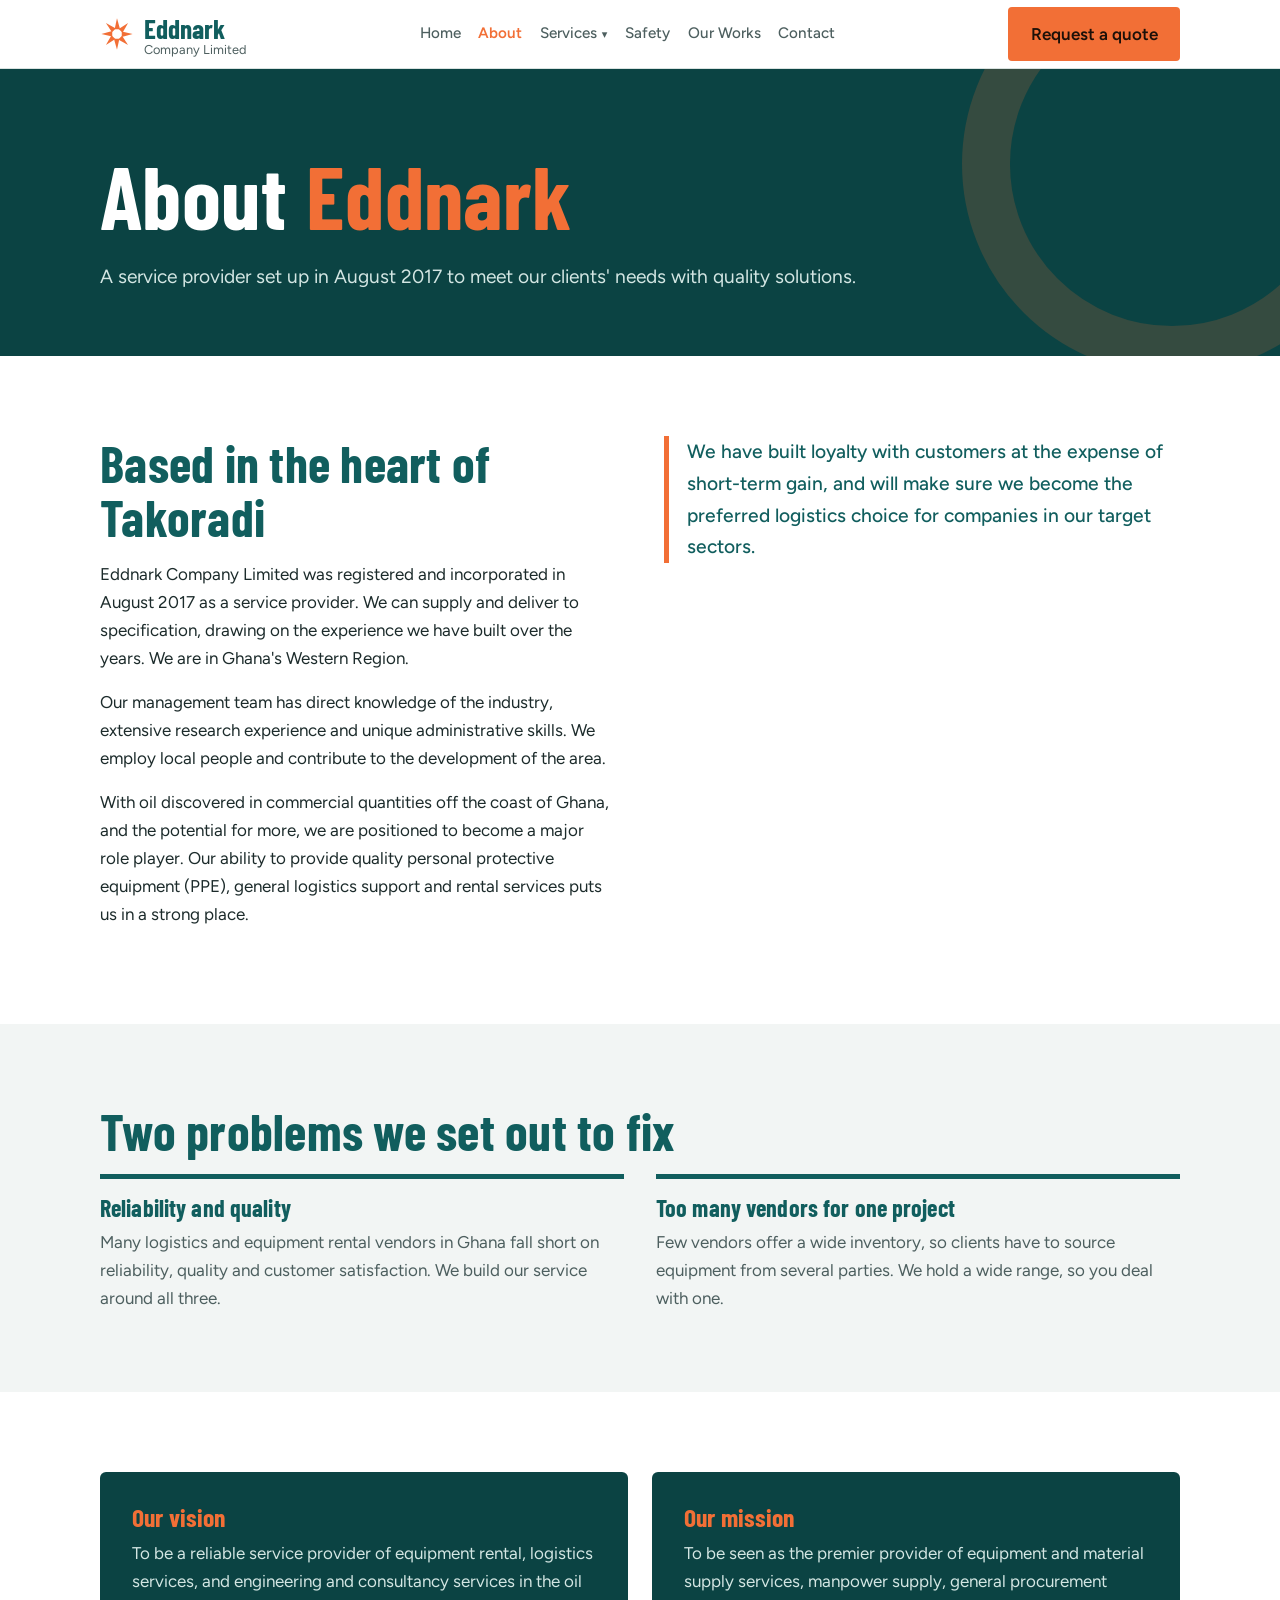
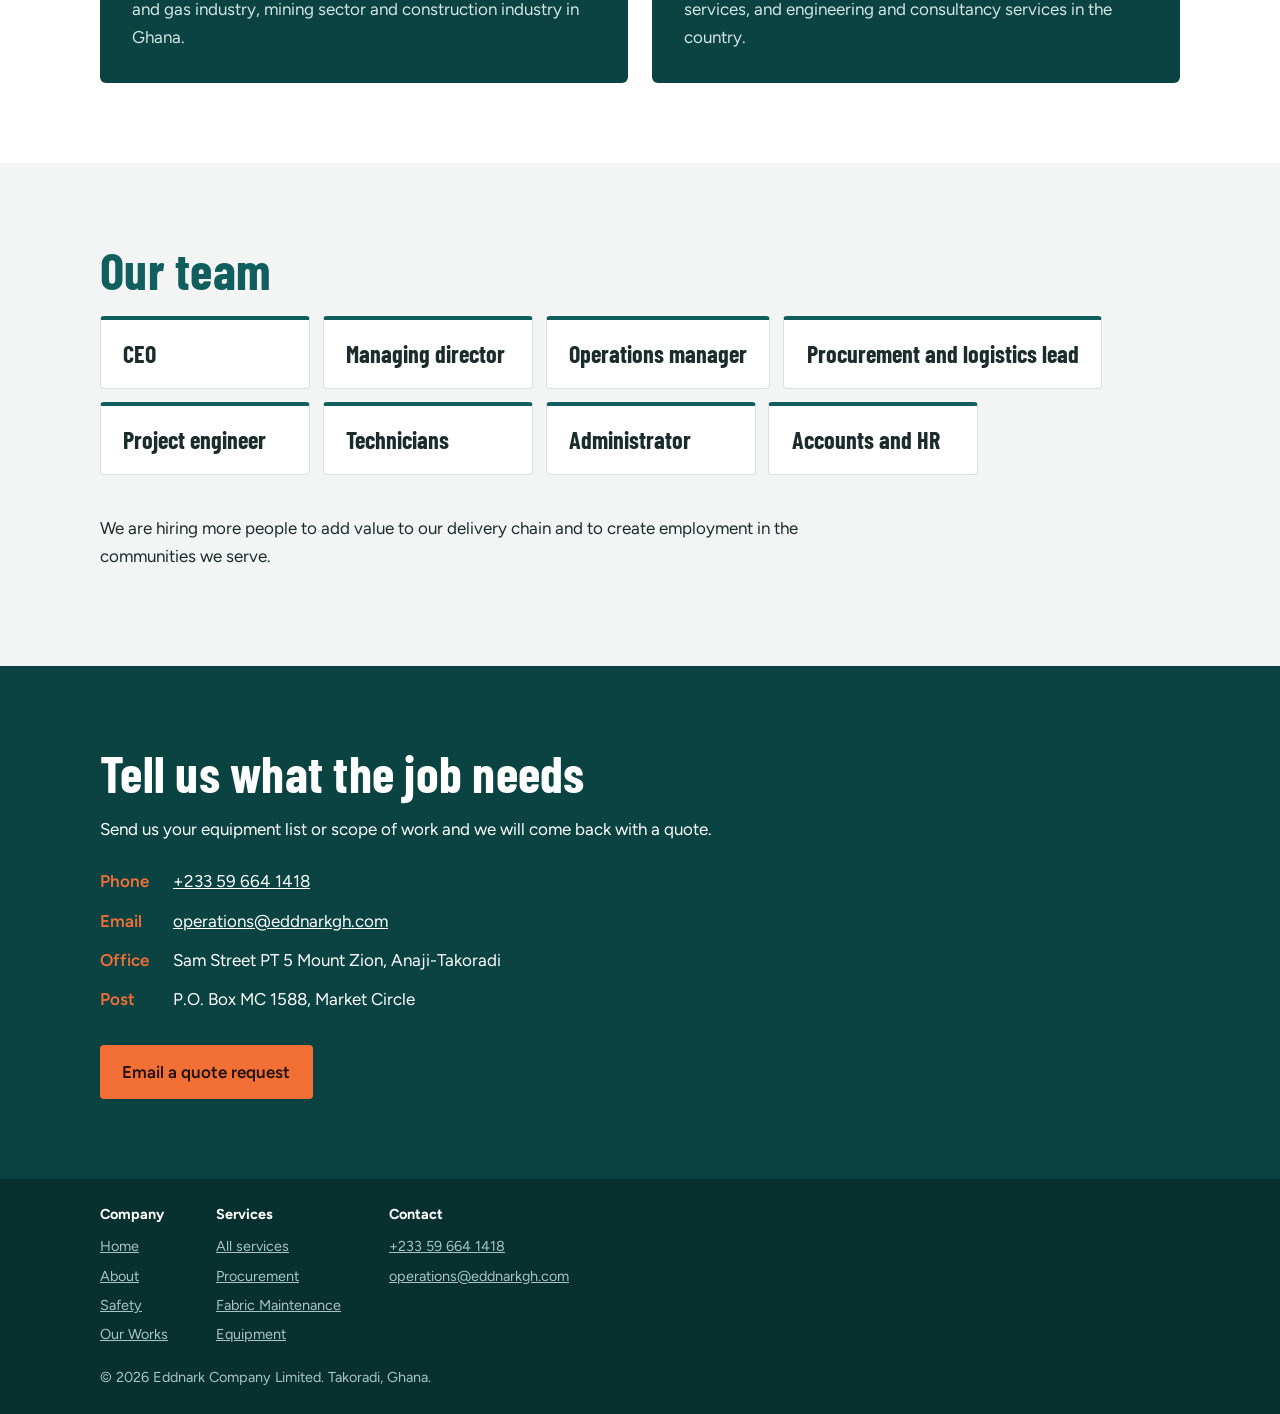
==== about.html @ 1f3cbeb9 "Add files via upload" ====
<!DOCTYPE html><html lang="en"><head><meta charset="utf-8"><meta name="viewport" content="width=device-width, initial-scale=1, viewport-fit=cover"><title>About | Eddnark Company Limited</title><meta name="description" content="Eddnark Company Limited is a Takoradi-based service provider registered in 2017, offering equipment rental, manpower, procurement and engineering services in Ghana.">
<link rel="preconnect" href="https://fonts.googleapis.com"><link href="https://fonts.googleapis.com/css2?family=Barlow+Condensed:wght@600;700&family=Figtree:wght@400;500;600&display=swap" rel="stylesheet"><link rel="stylesheet" href="styles.css"><link rel="icon" href="favicon.ico" sizes="any"><link rel="icon" type="image/png" sizes="32x32" href="favicon-32.png"><link rel="apple-touch-icon" href="apple-touch-icon.png"><meta name="theme-color" content="#0b4343"><script src="site.js" defer></script></head><body><header><div class="wrap bar"><a class="brand" href="index.html" aria-label="Eddnark Company Limited, home"><svg width="34" height="34" viewBox="-50 -50 100 100" aria-hidden="true"><g fill="#f26f36"><path id="p" d="M-7 -14L0 -46L9 -14Z"/><use href="#p" transform="rotate(45)"/><use href="#p" transform="rotate(90)"/><use href="#p" transform="rotate(135)"/><use href="#p" transform="rotate(180)"/><use href="#p" transform="rotate(225)"/><use href="#p" transform="rotate(270)"/><use href="#p" transform="rotate(315)"/></g></svg><span>Eddnark<small>Company Limited</small></span></a><nav aria-label="Main"><a href="index.html">Home</a><a href="about.html" aria-current="page">About</a><div class="dd"><a href="services.html">Services</a><span class="dd-c" aria-hidden="true">&#9662;</span><div class="dd-m"><a href="procurement.html">Procurement</a><a href="fabric-maintenance.html">Fabric Maintenance</a><a href="equipment.html">Equipment</a></div></div><a href="safety.html">Safety</a><a href="our-works.html">Our Works</a><a href="index.html#contact">Contact</a></nav><a class="btn" href="mailto:operations@eddnarkgh.com?subject=Quote%20request">Request a quote</a></div></header><main><div class="ph"><div class="wrap"><h1>About <span>Eddnark</span></h1><p>A service provider set up in August 2017 to meet our clients' needs with quality solutions.</p></div></div><section><div class="wrap"><div class="two"><div><h2>Based in the heart of Takoradi</h2>
<p>Eddnark Company Limited was registered and incorporated in August 2017 as a service provider. We can supply and deliver to specification, drawing on the experience we have built over the years. We are in Ghana's Western Region.</p>
<p>Our management team has direct knowledge of the industry, extensive research experience and unique administrative skills. We employ local people and contribute to the development of the area.</p>
<p>With oil discovered in commercial quantities off the coast of Ghana, and the potential for more, we are positioned to become a major role player. Our ability to provide quality personal protective equipment (PPE), general logistics support and rental services puts us in a strong place.</p></div>
<div><p class="note">We have built loyalty with customers at the expense of short-term gain, and will make sure we become the preferred logistics choice for companies in our target sectors.</p></div></div></div></section><section class="alt"><div class="wrap"><h2>Two problems we set out to fix</h2><div class="grid3 g2"><div><h3>Reliability and quality</h3><p>Many logistics and equipment rental vendors in Ghana fall short on reliability, quality and customer satisfaction. We build our service around all three.</p></div>
<div><h3>Too many vendors for one project</h3><p>Few vendors offer a wide inventory, so clients have to source equipment from several parties. We hold a wide range, so you deal with one.</p></div></div></div></section><section><div class="wrap"><div class="mv"><div><h3>Our vision</h3><p>To be a reliable service provider of equipment rental, logistics services, and engineering and consultancy services in the oil and gas industry, mining sector and construction industry in Ghana.</p></div>
<div><h3>Our mission</h3><p>To be seen as the premier provider of equipment and material supply services, manpower supply, general procurement services, and engineering and consultancy services in the country.</p></div></div></div></section><section class="alt"><div class="wrap"><h2>Our team</h2><ul class="team hs" aria-label="Our team"><li>CEO</li><li>Managing director</li><li>Operations manager</li><li>Procurement and logistics lead</li><li>Project engineer</li><li>Technicians</li><li>Administrator</li><li>Accounts and HR</li></ul>
<p style="margin-top:1.5rem">We are hiring more people to add value to our delivery chain and to create employment in the communities we serve.</p></div></section></main><section class="contact" id="contact"><div class="wrap"><h2>Tell us what the job needs</h2><p>Send us your equipment list or scope of work and we will come back with a quote.</p>
<dl><dt>Phone</dt><dd><a href="tel:+233596641418">+233 59 664 1418</a></dd><dt>Email</dt><dd><a href="mailto:operations@eddnarkgh.com">operations@eddnarkgh.com</a></dd><dt>Office</dt><dd>Sam Street PT 5 Mount Zion, Anaji-Takoradi</dd><dt>Post</dt><dd>P.O. Box MC 1588, Market Circle</dd></dl>
<a class="btn" href="mailto:operations@eddnarkgh.com?subject=Quote%20request">Email a quote request</a></div></section><footer><div class="wrap"><div class="foot-cols"><div><b>Company</b><a href="index.html">Home</a><a href="about.html">About</a><a href="safety.html">Safety</a><a href="our-works.html">Our Works</a></div><div><b>Services</b><a href="services.html">All services</a><a href="procurement.html">Procurement</a><a href="fabric-maintenance.html">Fabric Maintenance</a><a href="equipment.html">Equipment</a></div><div><b>Contact</b><a href="tel:+233596641418">+233 59 664 1418</a><a href="mailto:operations@eddnarkgh.com">operations@eddnarkgh.com</a></div></div>&copy; 2026 Eddnark Company Limited. Takoradi, Ghana.</div></footer></body></html>
---- styles.css ----
:root{--teal:#115e5e;--teal-d:#0b4343;--orange:#f26f36;--bg:#ffffff;--soft:#f2f5f4;--ink:#1c2b2b;--mute:#4d5f5f;--line:#d9e2e0;--on-teal:#ffffff;
box-sizing:border-box;padding-top:env(safe-area-inset-top,0px);padding-bottom:env(safe-area-inset-bottom,0px)}
@media (prefers-color-scheme:dark){:root:not([data-theme="light"]){--bg:#0d1a1a;--soft:#132424;--ink:#e8f0ee;--mute:#a6b9b6;--line:#23393a;--teal:#2a8a86}}
:root[data-theme="dark"]{--bg:#0d1a1a;--soft:#132424;--ink:#e8f0ee;--mute:#a6b9b6;--line:#23393a;--teal:#2a8a86}
html{scroll-behavior:smooth;scroll-padding-top:calc(72px + env(safe-area-inset-top,0px))}
*,*::before,*::after{box-sizing:border-box}
body{margin:0;background:var(--bg);color:var(--ink);font:400 1.0625rem/1.65 Figtree,system-ui,-apple-system,"Segoe UI",sans-serif}
h1,h2,h3{font-family:"Barlow Condensed","Arial Narrow",Impact,sans-serif;line-height:1.05;margin:0;font-weight:700;letter-spacing:.005em}
h2{font-size:clamp(2.2rem,5vw,3.2rem);color:var(--teal);margin-bottom:1rem}
h3{font-size:1.6rem;margin-bottom:.5rem}
p{margin:0 0 1rem;max-width:68ch}
a{color:inherit}
:focus-visible{outline:3px solid var(--orange);outline-offset:3px}
.wrap{max-width:1120px;margin:0 auto;padding:0 1.25rem}
section{padding:5rem 0}
header{position:sticky;top:env(safe-area-inset-top,0px);z-index:10;background:var(--bg);border-bottom:1px solid var(--line)}
.bar{display:flex;align-items:center;justify-content:space-between;gap:1rem;min-height:68px;flex-wrap:wrap}
.brand{display:flex;align-items:center;gap:.6rem;text-decoration:none;font:700 1.7rem "Barlow Condensed",sans-serif;color:var(--teal)}
.brand small{font:400 .8rem Figtree,sans-serif;color:var(--mute);display:block;line-height:1}
nav{display:flex;gap:1.1rem;flex-wrap:wrap;font-size:.95rem;font-weight:500}
nav a{text-decoration:none;color:var(--mute);padding:.25rem 0}
nav a:hover{color:var(--orange)}
.btn{display:inline-block;background:var(--orange);color:#1c1008;font-weight:600;text-decoration:none;padding:.8rem 1.4rem;border-radius:4px}
.btn:hover{background:#ff8550}
.btn.ghost{background:transparent;color:inherit;border:2px solid currentColor}
.hero{background:var(--teal-d);color:var(--on-teal);padding:5rem 0 0;overflow:hidden;position:relative}
.hero h1{font-size:clamp(3rem,9vw,6.2rem);max-width:13ch}
.hero h1 span{color:var(--orange)}
.hero p{font-size:1.2rem;color:#d3e6e3;margin:1.4rem 0 2rem}
.hero .cta{display:flex;gap:.8rem;flex-wrap:wrap}
.fleet{margin-top:4rem;background:var(--orange);color:#1c1008;padding:1.1rem 0}
.fleet ul{list-style:none;margin:0;padding:0;display:flex;flex-wrap:wrap;gap:.4rem 2rem;font-weight:600}
.fleet li::before{content:"\203A";margin-right:.5rem;font-weight:700}
.sun{position:absolute;right:-60px;top:30px;width:min(440px,60vw);opacity:.16}
.two{display:grid;grid-template-columns:1fr 1fr;gap:3rem}
.quote{border-left:5px solid var(--orange);padding:.2rem 0 .2rem 1.2rem;font-size:1.25rem;color:var(--teal);font-weight:500;max-width:40ch}
.alt{background:var(--soft)}
.svc{display:grid;grid-template-columns:repeat(3,1fr);gap:1.5rem}
.svc>div{border-top:5px solid var(--teal);padding-top:1rem}
.svc ul,.plain{margin:0;padding-left:1.1rem}
.svc li,.plain li{margin:.3rem 0}
.mv{display:grid;grid-template-columns:1fr 1fr;gap:1.5rem}
.mv>div{background:var(--teal-d);color:#fff;padding:2rem;border-radius:6px}
.mv h3{color:var(--orange)}
.mv p{margin:0;color:#d3e6e3}
.comp{display:grid;grid-template-columns:repeat(2,1fr);gap:1.2rem 3rem}
.comp h3{font-size:1.35rem;color:var(--teal)}
.comp p{margin:0;color:var(--mute)}
.tags{display:flex;flex-wrap:wrap;gap:.6rem;list-style:none;margin:0;padding:0}
.tags li{border:1.5px solid var(--teal);color:var(--ink);padding:.45rem .95rem;border-radius:999px;font-weight:500}
.team{display:flex;flex-wrap:wrap;gap:.6rem;list-style:none;padding:0;margin:0}
.team li{background:var(--bg);border:1px solid var(--line);padding:.5rem 1rem;border-radius:4px}
.works{list-style:none;margin:0;padding:0;border-top:1px solid var(--line)}
.works li{display:flex;justify-content:space-between;gap:1rem;padding:.9rem 0;border-bottom:1px solid var(--line);flex-wrap:wrap}
.works b{color:var(--teal);font-weight:600}
.clients{display:grid;grid-template-columns:repeat(auto-fill,minmax(210px,1fr));gap:.8rem;list-style:none;padding:0;margin:0}
.clients li{background:var(--soft);padding:1rem 1.2rem;font:700 1.35rem "Barlow Condensed",sans-serif;color:var(--teal);border-radius:4px}
.logos{margin:2rem 0 0;max-width:760px}
@media (prefers-color-scheme:dark){:root:not([data-theme="light"]) .logos{background:#fff;border-radius:8px;padding:1.5rem}}
:root[data-theme="dark"] .logos{background:#fff;border-radius:8px;padding:1.5rem}.logos img{display:block;width:100%;height:auto}
.contact{background:var(--teal-d);color:#fff}
.contact h2{color:#fff}
.contact dl{display:grid;grid-template-columns:auto 1fr;gap:.7rem 1.5rem;margin:1.5rem 0 2rem}
.contact dt{color:var(--orange);font-weight:600}
.contact dd{margin:0}
footer{background:#08302f;color:#a9c4c1;padding:1.5rem 0;font-size:.9rem}
@media (max-width:820px){.two,.svc,.mv,.comp{grid-template-columns:1fr}section{padding:3.5rem 0}nav{display:none}}
@media (prefers-reduced-motion:no-preference){.hero h1,.hero p,.hero .cta{animation:rise .7s ease both}.hero p{animation-delay:.12s}.hero .cta{animation-delay:.24s}@keyframes rise{from{opacity:0;transform:translateY(16px)}to{opacity:1;transform:none}}}

.ph{background:var(--teal-d);color:#fff;padding:5rem 0 4rem;position:relative;overflow:hidden}
.ph h1{font-size:clamp(2.8rem,8vw,5.5rem);max-width:16ch}.ph h1 span{color:var(--orange)}
.ph p{color:#d3e6e3;font-size:1.2rem;margin:1.2rem 0 0}
.ph::after{content:"";position:absolute;right:-8%;top:-40%;width:420px;height:420px;border-radius:50%;border:48px solid var(--orange);opacity:.18}
nav a[aria-current="page"]{color:var(--orange);font-weight:600}
.bar nav{flex-wrap:wrap}
.cols2{columns:2;column-gap:2.5rem}
.note{border-left:5px solid var(--orange);padding-left:1.1rem;color:var(--teal);font-size:1.2rem;font-weight:500;max-width:46ch}
.grid3{display:grid;grid-template-columns:repeat(3,1fr);gap:1.5rem 2rem}
.grid3 h3{font-size:1.5rem;color:var(--teal)}.grid3 p{margin:0;color:var(--mute)}
.grid3>div{border-top:5px solid var(--teal);padding-top:1rem}
.grid3.g2{grid-template-columns:repeat(2,1fr)}.grid3.g4{grid-template-columns:repeat(4,1fr)}.tl{display:block;text-decoration:none;border:1.5px solid var(--teal);padding:1.4rem;border-radius:4px;transition:background .2s}.tl:hover{background:var(--soft)}.tl h3{color:var(--teal);margin-bottom:.4rem}.tl p{margin:0;color:var(--mute)}.tl span{color:var(--orange);font-weight:600}
.foot-nav{display:flex;gap:1.2rem;flex-wrap:wrap;margin-bottom:.8rem}
@media (max-width:820px){nav{display:flex;order:3;width:100%;overflow-x:auto;white-space:nowrap;gap:1.1rem;padding-bottom:.6rem}.grid3,.grid3.g2,.grid3.g4,.cols2{grid-template-columns:1fr;columns:1}.ph{padding:3.5rem 0 3rem}}

.dd{position:relative;display:flex;align-items:center;gap:.3rem}.dd-c{font-size:.7rem;color:var(--mute)}
.dd-m{display:none;position:absolute;top:100%;left:-.8rem;min-width:230px;flex-direction:column;background:var(--bg);border:1px solid var(--line);border-radius:6px;box-shadow:0 18px 40px -16px rgba(0,0,0,.35);padding:.5rem;z-index:30}
.dd-m a{padding:.55rem .8rem;border-radius:4px}.dd-m a:hover{background:var(--soft)}
.dd:hover .dd-m,.dd:focus-within .dd-m{display:flex}.dd.on>a{color:var(--orange);font-weight:600}
.foot-cols{display:flex;gap:3rem;flex-wrap:wrap;margin-bottom:1.2rem}.foot-cols div{display:flex;flex-direction:column;gap:.35rem}.foot-cols b{color:#fff;margin-bottom:.2rem}
@media (max-width:820px){.dd{gap:1.1rem}.dd-c{display:none}.dd-m{display:flex;position:static;flex-direction:row;border:0;box-shadow:none;background:none;padding:0;min-width:0;gap:1.1rem}.dd-m a{padding:.25rem 0}.dd-m a:hover{background:none}.foot-cols{gap:1.8rem}}

.hs{display:flex;gap:.8rem;overflow-x:auto;scroll-snap-type:x proximity;overscroll-behavior-x:contain;-webkit-overflow-scrolling:touch;scrollbar-width:thin;scrollbar-color:var(--orange) transparent;padding:.2rem 0 .9rem;margin:0;list-style:none;cursor:grab;user-select:none}
.hs.drag{scroll-snap-type:none;cursor:grabbing}.hs>*{flex:0 0 auto;scroll-snap-align:start}
.hs-w{position:relative}
.hs-b{position:absolute;top:calc(50% - .45rem);transform:translateY(-50%);width:42px;height:42px;border-radius:50%;border:0;background:var(--orange);color:#1a0a03;font-size:1.6rem;line-height:1;cursor:pointer;box-shadow:0 8px 20px -6px rgba(0,0,0,.45);z-index:2}
.hs-b.l{left:-14px}.hs-b.r{right:-14px}.hs-b:hover{background:#ff8550}.hs-b[hidden]{display:none}
@media (pointer:coarse){.hs-b{display:none}}
.fleet .hs{scrollbar-width:none;gap:0;padding:0;flex-wrap:nowrap}.fleet .hs::-webkit-scrollbar{display:none}
.fleet .hs li{padding:.1rem 1.6rem .1rem 0;margin-right:1.6rem;font-size:1.15rem;border-right:2px solid rgba(26,10,3,.35);white-space:nowrap}.fleet .hs li:last-child{border:0;margin-right:0}
.fleet .hs-b{background:#1a0a03;color:#fff}
.tags.hs li{padding:.7rem 1.5rem;font-size:1.1rem;white-space:nowrap}
.team.hs li{min-width:210px;padding:1.3rem 1.4rem;border-top:4px solid var(--teal);font:700 1.5rem/1.1 "Barlow Condensed",sans-serif}
.hs-cards>div{flex:0 0 min(300px,80%);border-top:5px solid var(--teal);padding-top:1rem}
.hs-logos{gap:1rem}.hs-logos .tile{flex:0 0 230px;height:150px;background:#fff;border:1px solid var(--line);border-radius:8px;display:flex;align-items:center;justify-content:center;padding:1.1rem 1.3rem}.hs-logos .tile img{max-width:100%;max-height:100%;object-fit:contain;pointer-events:none}
.hs-cards h3{font-size:1.5rem;color:var(--teal)}.hs-cards p{margin:0;color:var(--mute)}
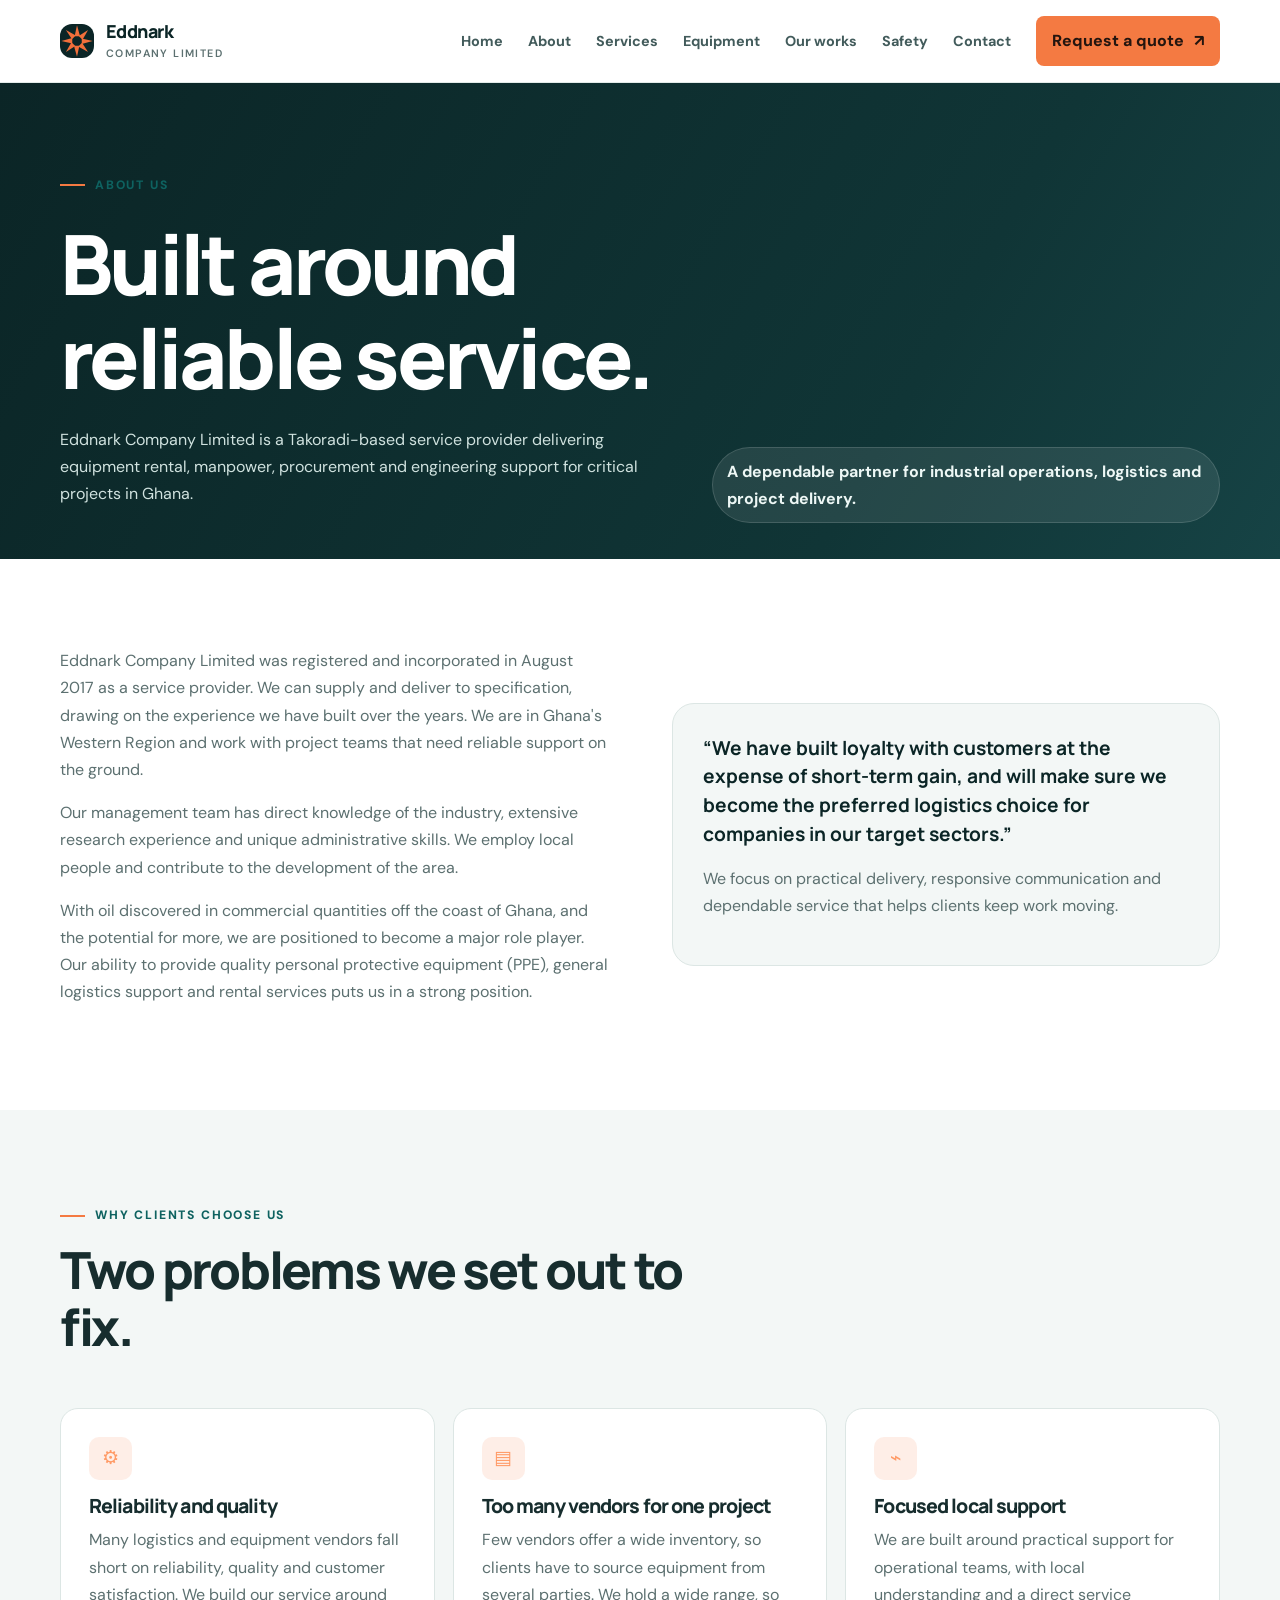
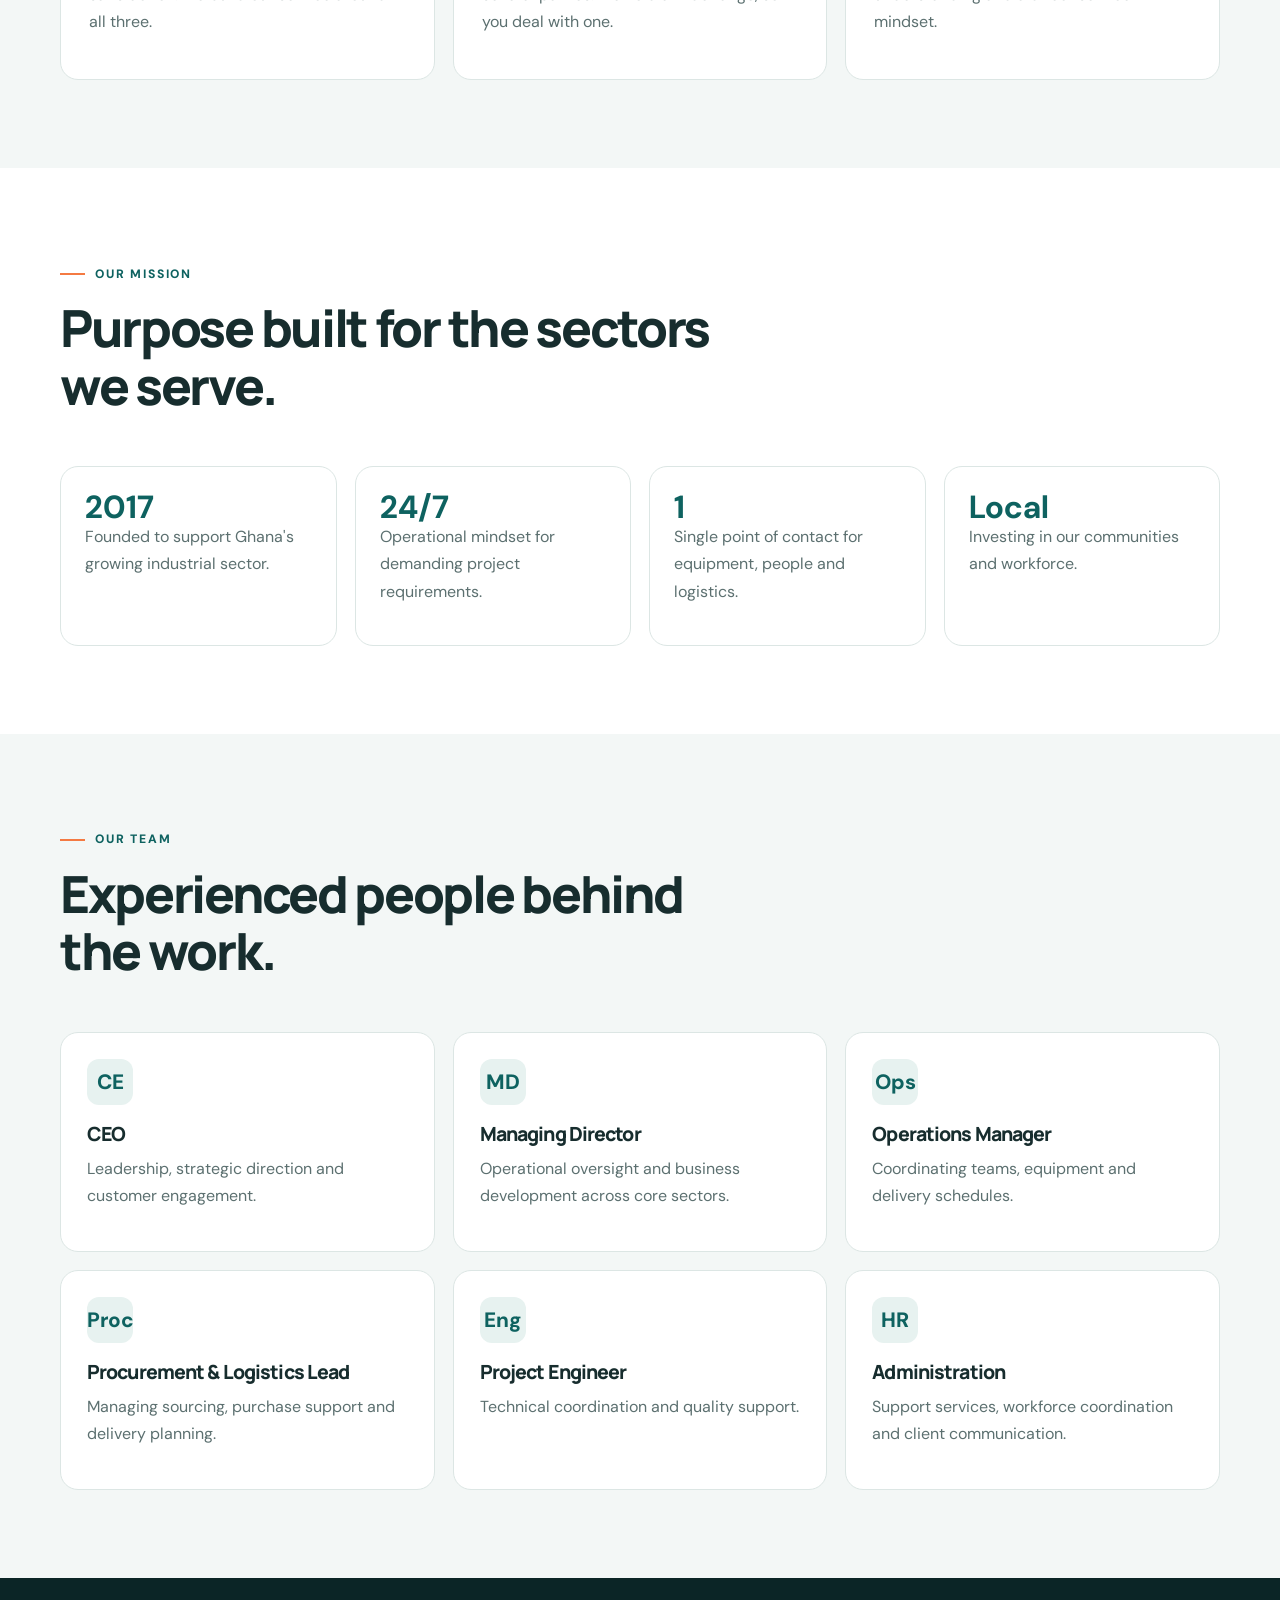
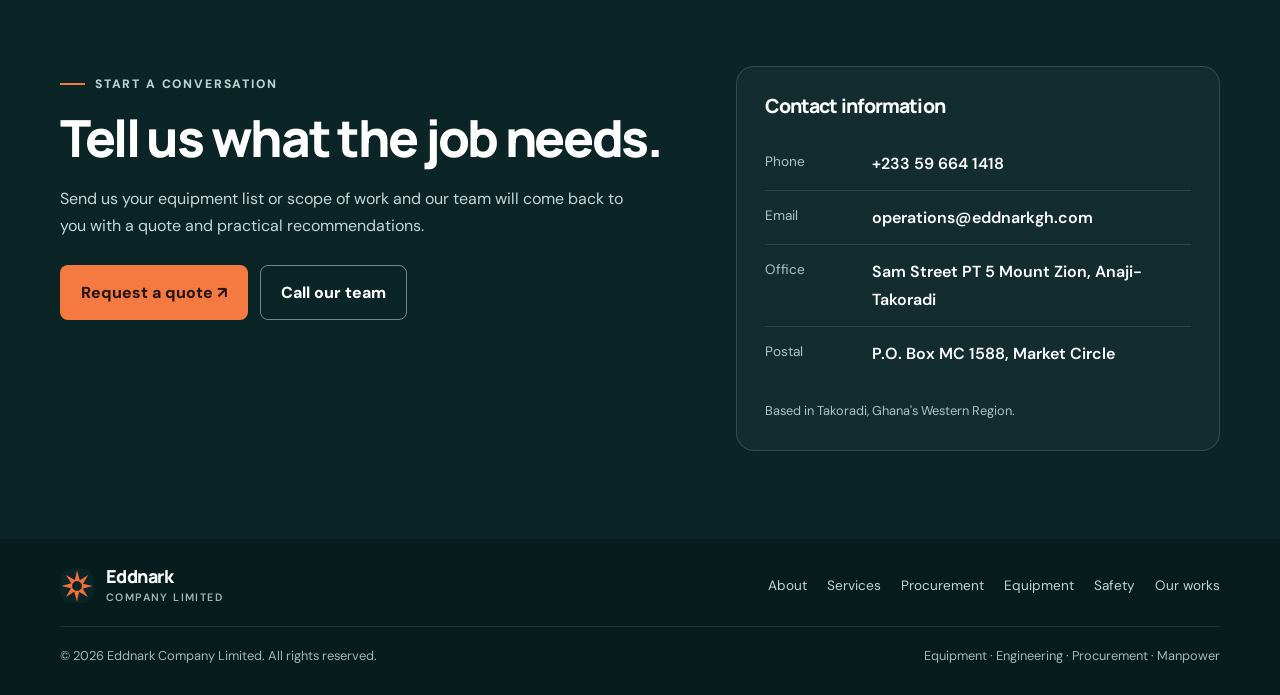
==== commit f9b435a6: "Update the subpages to match the current homepage styling and apply the About-page SVG logo to the s" ====
--- a/about.html
+++ b/about.html
@@ -1,11 +1,210 @@
-<!DOCTYPE html><html lang="en"><head><meta charset="utf-8"><meta name="viewport" content="width=device-width, initial-scale=1, viewport-fit=cover"><title>About | Eddnark Company Limited</title><meta name="description" content="Eddnark Company Limited is a Takoradi-based service provider registered in 2017, offering equipment rental, manpower, procurement and engineering services in Ghana.">
-<link rel="preconnect" href="https://fonts.googleapis.com"><link href="https://fonts.googleapis.com/css2?family=Barlow+Condensed:wght@600;700&family=Figtree:wght@400;500;600&display=swap" rel="stylesheet"><link rel="stylesheet" href="styles.css"><link rel="icon" href="favicon.ico" sizes="any"><link rel="icon" type="image/png" sizes="32x32" href="favicon-32.png"><link rel="apple-touch-icon" href="apple-touch-icon.png"><meta name="theme-color" content="#0b4343"><script src="site.js" defer></script></head><body><header><div class="wrap bar"><a class="brand" href="index.html" aria-label="Eddnark Company Limited, home"><svg width="34" height="34" viewBox="-50 -50 100 100" aria-hidden="true"><g fill="#f26f36"><path id="p" d="M-7 -14L0 -46L9 -14Z"/><use href="#p" transform="rotate(45)"/><use href="#p" transform="rotate(90)"/><use href="#p" transform="rotate(135)"/><use href="#p" transform="rotate(180)"/><use href="#p" transform="rotate(225)"/><use href="#p" transform="rotate(270)"/><use href="#p" transform="rotate(315)"/></g></svg><span>Eddnark<small>Company Limited</small></span></a><nav aria-label="Main"><a href="index.html">Home</a><a href="about.html" aria-current="page">About</a><div class="dd"><a href="services.html">Services</a><span class="dd-c" aria-hidden="true">&#9662;</span><div class="dd-m"><a href="procurement.html">Procurement</a><a href="fabric-maintenance.html">Fabric Maintenance</a><a href="equipment.html">Equipment</a></div></div><a href="safety.html">Safety</a><a href="our-works.html">Our Works</a><a href="index.html#contact">Contact</a></nav><a class="btn" href="mailto:operations@eddnarkgh.com?subject=Quote%20request">Request a quote</a></div></header><main><div class="ph"><div class="wrap"><h1>About <span>Eddnark</span></h1><p>A service provider set up in August 2017 to meet our clients' needs with quality solutions.</p></div></div><section><div class="wrap"><div class="two"><div><h2>Based in the heart of Takoradi</h2>
-<p>Eddnark Company Limited was registered and incorporated in August 2017 as a service provider. We can supply and deliver to specification, drawing on the experience we have built over the years. We are in Ghana's Western Region.</p>
-<p>Our management team has direct knowledge of the industry, extensive research experience and unique administrative skills. We employ local people and contribute to the development of the area.</p>
-<p>With oil discovered in commercial quantities off the coast of Ghana, and the potential for more, we are positioned to become a major role player. Our ability to provide quality personal protective equipment (PPE), general logistics support and rental services puts us in a strong place.</p></div>
-<div><p class="note">We have built loyalty with customers at the expense of short-term gain, and will make sure we become the preferred logistics choice for companies in our target sectors.</p></div></div></div></section><section class="alt"><div class="wrap"><h2>Two problems we set out to fix</h2><div class="grid3 g2"><div><h3>Reliability and quality</h3><p>Many logistics and equipment rental vendors in Ghana fall short on reliability, quality and customer satisfaction. We build our service around all three.</p></div>
-<div><h3>Too many vendors for one project</h3><p>Few vendors offer a wide inventory, so clients have to source equipment from several parties. We hold a wide range, so you deal with one.</p></div></div></div></section><section><div class="wrap"><div class="mv"><div><h3>Our vision</h3><p>To be a reliable service provider of equipment rental, logistics services, and engineering and consultancy services in the oil and gas industry, mining sector and construction industry in Ghana.</p></div>
-<div><h3>Our mission</h3><p>To be seen as the premier provider of equipment and material supply services, manpower supply, general procurement services, and engineering and consultancy services in the country.</p></div></div></div></section><section class="alt"><div class="wrap"><h2>Our team</h2><ul class="team hs" aria-label="Our team"><li>CEO</li><li>Managing director</li><li>Operations manager</li><li>Procurement and logistics lead</li><li>Project engineer</li><li>Technicians</li><li>Administrator</li><li>Accounts and HR</li></ul>
-<p style="margin-top:1.5rem">We are hiring more people to add value to our delivery chain and to create employment in the communities we serve.</p></div></section></main><section class="contact" id="contact"><div class="wrap"><h2>Tell us what the job needs</h2><p>Send us your equipment list or scope of work and we will come back with a quote.</p>
-<dl><dt>Phone</dt><dd><a href="tel:+233596641418">+233 59 664 1418</a></dd><dt>Email</dt><dd><a href="mailto:operations@eddnarkgh.com">operations@eddnarkgh.com</a></dd><dt>Office</dt><dd>Sam Street PT 5 Mount Zion, Anaji-Takoradi</dd><dt>Post</dt><dd>P.O. Box MC 1588, Market Circle</dd></dl>
-<a class="btn" href="mailto:operations@eddnarkgh.com?subject=Quote%20request">Email a quote request</a></div></section><footer><div class="wrap"><div class="foot-cols"><div><b>Company</b><a href="index.html">Home</a><a href="about.html">About</a><a href="safety.html">Safety</a><a href="our-works.html">Our Works</a></div><div><b>Services</b><a href="services.html">All services</a><a href="procurement.html">Procurement</a><a href="fabric-maintenance.html">Fabric Maintenance</a><a href="equipment.html">Equipment</a></div><div><b>Contact</b><a href="tel:+233596641418">+233 59 664 1418</a><a href="mailto:operations@eddnarkgh.com">operations@eddnarkgh.com</a></div></div>&copy; 2026 Eddnark Company Limited. Takoradi, Ghana.</div></footer></body></html>+<!DOCTYPE html>
+<html lang="en">
+<head>
+<meta charset="utf-8">
+<meta name="viewport" content="width=device-width, initial-scale=1, viewport-fit=cover">
+<meta name="theme-color" content="#0b2526">
+<meta name="description" content="Equipment rental, manpower supply, procurement, engineering and consultancy services for Ghana's oil and gas, mining, energy and construction industries. Based in Takoradi.">
+<title>Eddnark Company Limited | Equipment, Engineering & Procurement</title>
+<link rel="preconnect" href="https://fonts.googleapis.com">
+<link rel="preconnect" href="https://fonts.gstatic.com" crossorigin>
+<link href="https://fonts.googleapis.com/css2?family=DM+Sans:wght@400;500;600;700&family=Manrope:wght@400;500;600;700;800&display=swap" rel="stylesheet">
+<link rel="icon" href="favicon.ico" sizes="any">
+<link rel="icon" type="image/png" sizes="32x32" href="favicon-32.png">
+<link rel="apple-touch-icon" href="apple-touch-icon.png">
+<style>
+:root{--ink:#172d2e;--muted:#5c7070;--teal:#0e6260;--deep:#0b2526;--deep2:#123638;--orange:#f47a42;--paper:#fff;--soft:#f3f7f6;--line:#dce6e4;--radius:18px;--shadow:0 18px 48px rgba(10,39,40,.10)}
+*{box-sizing:border-box}html{scroll-behavior:smooth;scroll-padding-top:90px}body{margin:0;color:var(--ink);background:var(--paper);font:400 16px/1.7 "DM Sans",system-ui,-apple-system,"Segoe UI",sans-serif}a{color:inherit}img{max-width:100%}button,a{-webkit-tap-highlight-color:transparent}:focus-visible{outline:3px solid var(--orange);outline-offset:4px}.wrap{width:min(1160px,calc(100% - 40px));margin-inline:auto}.eyebrow{display:inline-flex;align-items:center;gap:10px;font-size:.76rem;letter-spacing:.15em;text-transform:uppercase;font-weight:800;color:var(--teal)}.eyebrow:before{content:"";width:25px;height:2px;background:var(--orange)}h1,h2,h3,p{margin-top:0}h1,h2,h3{font-family:Manrope,"DM Sans",sans-serif;letter-spacing:-.045em;line-height:1.12}h1{font-size:clamp(2.8rem,6.5vw,5.6rem);font-weight:800;max-width:780px;margin:22px 0}h1 span{color:#ff9a66}h2{font-size:clamp(2rem,4vw,3.4rem);font-weight:800;margin:15px 0 18px}h3{font-size:1.22rem;font-weight:800;margin-bottom:10px}p{color:var(--muted);margin-bottom:1rem}.btn{display:inline-flex;align-items:center;justify-content:center;gap:10px;min-height:50px;padding:13px 20px;border-radius:8px;background:var(--orange);color:#24150f;text-decoration:none;font-weight:800;border:1px solid transparent;transition:transform .2s ease,background .2s ease,box-shadow .2s ease}.btn:hover{background:#ff905d;transform:translateY(-2px);box-shadow:0 10px 25px #f47a4230}.btn-light{background:#fff;color:var(--deep)}.btn-outline{border-color:#ffffff70;background:transparent;color:#fff}.btn-outline:hover{background:#ffffff12}.btn svg{width:18px;height:18px}.site-header{position:sticky;top:0;z-index:50;background:#ffffffed;backdrop-filter:blur(16px);border-bottom:1px solid #dce6e4cc}.nav{min-height:82px;display:flex;align-items:center;justify-content:space-between;gap:24px}.brand{display:flex;align-items:center;gap:12px;text-decoration:none;color:var(--deep);font:800 1.12rem Manrope,sans-serif;letter-spacing:-.03em;line-height:1.1;white-space:nowrap}.brand-mark{display:grid;place-items:center;border-radius:12px;background:var(--deep);color:var(--orange)}.brand svg{display:block}.brand small{display:block;color:var(--muted);font:600 .67rem "DM Sans",sans-serif;letter-spacing:.13em;text-transform:uppercase;margin-top:4px}.nav-links{display:flex;align-items:center;gap:25px}.nav-links>a:not(.btn){text-decoration:none;color:#425b5b;font-weight:700;font-size:.9rem}.nav-links>a:not(.btn):hover{color:var(--teal)}.nav-links .btn{min-height:44px;padding:10px 15px}.menu-toggle{display:none;background:transparent;border:1px solid var(--line);border-radius:8px;padding:8px 11px;font-size:1.2rem;color:var(--deep)}.hero{position:relative;overflow:hidden;background:radial-gradient(ellipse at 85% 12%,#236365 0,transparent 38%),linear-gradient(120deg,var(--deep),#103536 70%,#164345);color:#fff;padding:92px 0 0}.hero:after{content:"";position:absolute;right:-130px;top:80px;width:480px;height:480px;border:1px solid #ffffff12;border-radius:50%;box-shadow:0 0 0 55px #ffffff08,0 0 0 110px #ffffff05;pointer-events:none}.hero-grid{position:relative;z-index:1;display:grid;grid-template-columns:1.2fr .8fr;gap:50px;align-items:center;padding-bottom:72px}.hero .eyebrow{color:#b8d8d4}.hero-copy>p{color:#d1e2df;font-size:1.12rem;max-width:650px}.hero-actions{display:flex;flex-wrap:wrap;gap:12px;margin-top:28px}.hero-note{display:flex;align-items:center;gap:12px;margin-top:30px;color:#c4d8d6;font-size:.88rem}.hero-note strong{color:#fff}.status-dot{width:9px;height:9px;border-radius:50%;background:#7ed2a6;box-shadow:0 0 0 5px #7ed2a61c}.hero-panel{position:relative;z-index:2;border:1px solid #ffffff24;border-radius:24px;padding:26px;background:linear-gradient(145deg,#ffffff13,#ffffff05);box-shadow:0 30px 80px #00000020;backdrop-filter:blur(10px)}.panel-top{display:flex;justify-content:space-between;gap:12px;align-items:center;border-bottom:1px solid #ffffff20;padding-bottom:18px;margin-bottom:18px}.panel-top span{font-size:.78rem;color:#c5d9d6}.panel-top b{font-size:.82rem;color:#fff}.panel-list{display:grid;gap:10px}.panel-item{display:flex;align-items:center;gap:13px;padding:13px;border-radius:12px;background:#ffffff0c}.panel-icon{width:43px;height:43px;flex:0 0 43px;display:grid;place-items:center;border-radius:10px;background:#f47a4220;color:#ff9a66;font-size:1.2rem}.panel-item strong{display:block;color:#fff;font-size:.94rem}.panel-item small{display:block;color:#c0d5d2;font-size:.78rem;margin-top:2px}.panel-foot{margin-top:16px;color:#c1d6d3;font-size:.78rem}.fleet{background:var(--orange);color:#2b1a12}.fleet-inner{display:flex;align-items:center;gap:25px;min-height:72px}.fleet-label{font-size:.72rem;font-weight:800;text-transform:uppercase;letter-spacing:.1em;white-space:nowrap}.fleet-list{display:flex;flex-wrap:wrap;gap:8px 24px;padding:0;margin:0;list-style:none;font-weight:700;font-size:.88rem}.fleet-list li:before{content:"↗";margin-right:7px}section{padding:88px 0}.section-head{display:flex;justify-content:space-between;align-items:end;gap:30px;margin-bottom:34px}.section-head>div{max-width:700px}.section-head>p{max-width:390px;margin-bottom:5px}.trust-grid{display:grid;grid-template-columns:repeat(3,1fr);gap:18px}.trust-card{border:1px solid var(--line);border-radius:var(--radius);padding:26px;background:#fff}.trust-card .num{font:800 .78rem Manrope,sans-serif;color:var(--orange);letter-spacing:.12em}.trust-card h3{margin-top:20px}.trust-card p{margin:0;font-size:.94rem}.split{display:grid;grid-template-columns:1fr 1fr;gap:64px;align-items:center}.about-card{background:var(--soft);border-radius:24px;padding:34px;border:1px solid var(--line)}.about-card blockquote{border-left:4px solid var(--orange);padding:3px 0 3px 20px;margin:0 0 20px;font:700 1.25rem/1.5 Manrope,sans-serif;color:var(--deep)}.about-card p:last-child{margin-bottom:0}.services{background:var(--soft)}.service-grid{display:grid;grid-template-columns:repeat(3,1fr);gap:18px}.service-card{padding:27px;background:#fff;border:1px solid var(--line);border-radius:var(--radius)}.service-card .panel-icon{margin-bottom:20px;background:#e7f1ef;color:var(--teal)}.service-card p{font-size:.93rem;margin-bottom:14px}.text-link{color:var(--teal);font-weight:800;text-decoration:none;font-size:.9rem}.text-link:hover{color:#b94b20}.equipment-grid{display:grid;grid-template-columns:repeat(4,1fr);gap:16px}.equipment-card{position:relative;overflow:hidden;display:flex;flex-direction:column;min-height:220px;border:1px solid var(--line);border-radius:16px;padding:23px;background:linear-gradient(145deg,#fff,#f7faf9);transition:transform .2s ease,box-shadow .2s ease,border-color .2s ease}.equipment-card:hover{transform:translateY(-4px);border-color:#a9c9c4;box-shadow:var(--shadow)}.equipment-card .equipment-icon{display:grid;place-items:center;width:48px;height:48px;border-radius:13px;background:#e8f2f0;color:var(--teal);font-size:1.35rem;margin-bottom:20px}.equipment-card p{font-size:.88rem;margin-bottom:0}.equipment-card .tag{margin-top:auto;padding-top:16px;font-size:.73rem;color:var(--teal);font-weight:800;text-transform:uppercase;letter-spacing:.08em}.equipment-cta{display:flex;justify-content:space-between;align-items:center;gap:24px;margin-top:28px;padding:25px 28px;border-radius:16px;background:var(--deep);color:#fff}.equipment-cta h3{margin-bottom:5px}.equipment-cta p{color:#c4d8d6;margin:0;font-size:.9rem}.equipment-cta .btn{white-space:nowrap}.work-list{border-top:1px solid var(--line);list-style:none;padding:0;margin:0}.work-list li{display:flex;justify-content:space-between;gap:16px;padding:17px 0;border-bottom:1px solid var(--line)}.work-list strong{color:var(--deep)}.work-list span{color:var(--muted);text-align:right}.clients{background:var(--soft)}.client-strip{display:flex;flex-wrap:wrap;gap:12px;margin-top:28px}.client-pill{background:#fff;border:1px solid var(--line);padding:13px 17px;border-radius:9px;font-weight:800;color:var(--teal);font-size:.9rem}.contact{background:var(--deep);color:#fff;position:relative;overflow:hidden}.contact-grid{display:grid;grid-template-columns:1fr .8fr;gap:70px;align-items:start}.contact h2{color:#fff}.contact .eyebrow{color:#b9d6d2}.contact-intro>p{color:#c4d8d6;max-width:580px}.contact-actions{display:flex;flex-wrap:wrap;gap:12px;margin-top:26px}.contact-details{padding:28px;border:1px solid #ffffff25;background:#ffffff09;border-radius:18px}.contact-details h3{color:#fff;margin-bottom:20px}.detail-row{display:grid;grid-template-columns:95px 1fr;gap:12px;padding:13px 0;border-bottom:1px solid #ffffff1c}.detail-row:last-child{border:0}.detail-row dt{color:#a9c8c4;font-size:.85rem}.detail-row dd{margin:0;color:#fff;font-weight:600;overflow-wrap:anywhere}.detail-row a{text-decoration:none}.detail-row a:hover{color:#ff9a66}.contact-note{font-size:.8rem;color:#a9c8c4;margin:20px 0 0}footer{background:#071c1d;color:#9eb9b6;padding:28px 0;font-size:.85rem}.footer-main{display:flex;align-items:center;justify-content:space-between;gap:24px}.footer-links{display:flex;flex-wrap:wrap;gap:20px}.footer-links a{color:#c2d4d2;text-decoration:none}.footer-links a:hover{color:#fff}.footer-bottom{border-top:1px solid #ffffff17;margin-top:22px;padding-top:18px;display:flex;justify-content:space-between;gap:15px;flex-wrap:wrap}.footer-bottom p{color:#9eb9b6;margin:0;font-size:.8rem}.page-hero{padding:84px 0 36px;background:linear-gradient(120deg,var(--deep),#103536 70%,#164345);color:#fff}.page-hero .wrap{display:grid;grid-template-columns:1.1fr .9fr;gap:30px;align-items:end}.page-hero p{color:#d0e2df;max-width:620px}..page-hero .eyebrow{color:#b9d9d4}.page-badge{display:inline-flex;align-items:center;gap:10px;background:rgba(255,255,255,.09);border:1px solid rgba(255,255,255,.14);padding:10px 14px;border-radius:999px;font-weight:700;color:#edf7f5}.page-grid{display:grid;grid-template-columns:repeat(3,1fr);gap:18px}.page-card{padding:28px;border:1px solid var(--line);border-radius:18px;background:#fff}.page-card h3{margin-top:15px}.page-card ul{margin:0;padding-left:18px;color:var(--muted)}.page-card li+li{margin-top:8px}.showcase-grid{display:grid;grid-template-columns:repeat(2,1fr);gap:18px}.showcase-card{padding:28px;border:1px solid var(--line);border-radius:18px;background:#fff}.quote-box{padding:30px;border-radius:22px;background:var(--soft);border:1px solid var(--line)}.quote-box blockquote{margin:0 0 16px;color:var(--deep);font:700 1.2rem/1.5 Manrope,sans-serif}.pill-row{display:flex;flex-wrap:wrap;gap:10px;margin-top:16px}.pill{display:inline-flex;align-items:center;padding:8px 12px;border-radius:999px;border:1px solid var(--line);background:#fff;color:var(--deep);font-weight:700;font-size:.82rem}.steps{display:grid;grid-template-columns:repeat(4,1fr);gap:18px}.step{padding:24px;border:1px solid var(--line);border-radius:18px;background:#fff}.step .step-no{display:inline-flex;align-items:center;justify-content:center;width:38px;height:38px;border-radius:10px;background:#eaf3f1;color:var(--teal);font-weight:800}.stats-grid{display:grid;grid-template-columns:repeat(4,1fr);gap:18px}.stat{padding:24px;background:#fff;border:1px solid var(--line);border-radius:18px}.stat strong{display:block;font-size:2rem;line-height:1;color:var(--teal)}.tile-grid{display:grid;grid-template-columns:repeat(3,1fr);gap:18px}.tile{padding:26px;border:1px solid var(--line);background:#fff;border-radius:18px}.tile-icon{width:46px;height:46px;margin-bottom:18px;border-radius:12px;background:#e7f2f0;display:grid;place-items:center;color:var(--teal);font-size:1.3rem;font-weight:800}.logos{display:grid;grid-template-columns:repeat(4,minmax(0,1fr));gap:14px}.logo-tile{display:grid;place-items:center;min-height:120px;padding:18px;border-radius:16px;background:#fff;border:1px solid var(--line);color:var(--muted);font-weight:800;letter-spacing:.04em;text-transform:uppercase}@media(max-width:980px){.hero-grid,.page-hero .wrap{grid-template-columns:1fr;gap:36px}.hero-panel{max-width:650px}.equipment-grid,.page-grid,.steps,.stats-grid,.tile-grid,.logos{grid-template-columns:repeat(2,1fr)}.split,.contact-grid{gap:35px}.nav-links{gap:15px}.service-grid,.showcase-grid{grid-template-columns:1fr 1fr}}@media(max-width:720px){.wrap{width:min(100% - 30px,1160px)}.nav{min-height:72px;gap:12px}.menu-toggle{display:block}.nav-links{display:none;order:3;width:100%;padding:0 0 16px;align-items:stretch;flex-direction:column;gap:4px}.nav-links.open{display:flex}.nav-links>a:not(.btn){padding:10px 2px}.nav-links .btn{align-self:flex-start}.nav{flex-wrap:wrap}.hero{padding-top:62px}.hero-grid{padding-bottom:52px}.hero-panel{padding:18px}.hero:after{right:-300px}.fleet-inner{align-items:flex-start;flex-direction:column;gap:10px;padding:17px 0}.fleet-list{gap:6px 15px}section{padding:62px 0}.section-head{display:block}.section-head>p{margin-top:12px}.trust-grid,.service-grid,.split,.contact-grid,.page-grid,.showcase-grid,.steps,.stats-grid,.tile-grid,.logos,.equipment-grid{grid-template-columns:1fr}.about-card{padding:25px}.equipment-card{padding:17px;min-height:210px}.equipment-cta{align-items:flex-start;flex-direction:column;padding:22px}.contact-grid{gap:30px}.detail-row{grid-template-columns:78px 1fr}.footer-main{align-items:flex-start;flex-direction:column}.footer-links{gap:14px}.page-hero{padding-top:72px}}@media(max-width:420px){h1{font-size:2.65rem}.equipment-grid,.page-grid,.showcase-grid,.steps,.stats-grid,.tile-grid,.logos{grid-template-columns:1fr}.hero-actions .btn{width:100%}.contact-actions .btn{width:100%}.work-list li{display:block}.work-list span{display:block;text-align:left;margin-top:3px}}@media(prefers-reduced-motion:reduce){html{scroll-behavior:auto}*,*::before,*::after{transition:none!important;animation:none!important}}</style>
+</head>
+<body>
+<header class="site-header">
+  <div class="wrap nav">
+    <a class="brand" href="index.html" aria-label="Eddnark Company Limited home">
+      <span class="brand-mark" aria-hidden="true">
+        <svg width="34" height="34" viewBox="-50 -50 100 100" aria-hidden="true">
+          <g fill="#f26f3b">
+            <path id="p" d="M-7 -14L0 -46L9 -14Z"/>
+            <use href="#p" transform="rotate(45)"/>
+            <use href="#p" transform="rotate(90)"/>
+            <use href="#p" transform="rotate(135)"/>
+            <use href="#p" transform="rotate(180)"/>
+            <use href="#p" transform="rotate(225)"/>
+            <use href="#p" transform="rotate(270)"/>
+            <use href="#p" transform="rotate(315)"/>
+          </g>
+        </svg>
+      </span>
+      <span>Eddnark<small>Company Limited</small></span>
+    </a>
+    <button class="menu-toggle" type="button" aria-label="Open navigation" aria-expanded="false">☰</button>
+    <nav class="nav-links" aria-label="Main navigation">
+      <a href="index.html">Home</a>
+      <a href="about.html" aria-current="page">About</a>
+      <a href="services.html">Services</a>
+      <a href="equipment.html">Equipment</a>
+      <a href="our-works.html">Our works</a>
+      <a href="safety.html">Safety</a>
+      <a href="#contact">Contact</a>
+      <a class="btn" href="#contact">Request a quote <span aria-hidden="true">↗</span></a>
+    </nav>
+  </div>
+</header>
+<main>
+  <section class="page-hero">
+    <div class="wrap">
+      <div>
+        <span class="eyebrow">About us</span>
+        <h1>Built around reliable service.</h1>
+        <p>Eddnark Company Limited is a Takoradi-based service provider delivering equipment rental, manpower, procurement and engineering support for critical projects in Ghana.</p>
+      </div>
+      <div class="page-badge">A dependable partner for industrial operations, logistics and project delivery.</div>
+    </div>
+  </section>
+
+  <section>
+    <div class="wrap split">
+      <div>
+        <p>Eddnark Company Limited was registered and incorporated in August 2017 as a service provider. We can supply and deliver to specification, drawing on the experience we have built over the years. We are in Ghana's Western Region and work with project teams that need reliable support on the ground.</p>
+        <p>Our management team has direct knowledge of the industry, extensive research experience and unique administrative skills. We employ local people and contribute to the development of the area.</p>
+        <p>With oil discovered in commercial quantities off the coast of Ghana, and the potential for more, we are positioned to become a major role player. Our ability to provide quality personal protective equipment (PPE), general logistics support and rental services puts us in a strong position.</p>
+      </div>
+      <div class="quote-box">
+        <blockquote>“We have built loyalty with customers at the expense of short-term gain, and will make sure we become the preferred logistics choice for companies in our target sectors.”</blockquote>
+        <p>We focus on practical delivery, responsive communication and dependable service that helps clients keep work moving.</p>
+      </div>
+    </div>
+  </section>
+
+  <section class="services">
+    <div class="wrap">
+      <div class="section-head">
+        <div>
+          <span class="eyebrow">Why clients choose us</span>
+          <h2>Two problems we set out to fix.</h2>
+        </div>
+      </div>
+      <div class="page-grid">
+        <article class="page-card">
+          <span class="panel-icon" aria-hidden="true">⚙</span>
+          <h3>Reliability and quality</h3>
+          <p>Many logistics and equipment vendors fall short on reliability, quality and customer satisfaction. We build our service around all three.</p>
+        </article>
+        <article class="page-card">
+          <span class="panel-icon" aria-hidden="true">▤</span>
+          <h3>Too many vendors for one project</h3>
+          <p>Few vendors offer a wide inventory, so clients have to source equipment from several parties. We hold a wide range, so you deal with one.</p>
+        </article>
+        <article class="page-card">
+          <span class="panel-icon" aria-hidden="true">⌁</span>
+          <h3>Focused local support</h3>
+          <p>We are built around practical support for operational teams, with local understanding and a direct service mindset.</p>
+        </article>
+      </div>
+    </div>
+  </section>
+
+  <section>
+    <div class="wrap">
+      <div class="section-head">
+        <div>
+          <span class="eyebrow">Our mission</span>
+          <h2>Purpose built for the sectors we serve.</h2>
+        </div>
+      </div>
+      <div class="stats-grid">
+        <div class="stat"><strong>2017</strong><p>Founded to support Ghana's growing industrial sector.</p></div>
+        <div class="stat"><strong>24/7</strong><p>Operational mindset for demanding project requirements.</p></div>
+        <div class="stat"><strong>1</strong><p>Single point of contact for equipment, people and logistics.</p></div>
+        <div class="stat"><strong>Local</strong><p>Investing in our communities and workforce.</p></div>
+      </div>
+    </div>
+  </section>
+
+  <section class="services">
+    <div class="wrap">
+      <div class="section-head">
+        <div>
+          <span class="eyebrow">Our team</span>
+          <h2>Experienced people behind the work.</h2>
+        </div>
+      </div>
+      <div class="tile-grid">
+        <div class="tile"><div class="tile-icon">CE</div><h3>CEO</h3><p>Leadership, strategic direction and customer engagement.</p></div>
+        <div class="tile"><div class="tile-icon">MD</div><h3>Managing Director</h3><p>Operational oversight and business development across core sectors.</p></div>
+        <div class="tile"><div class="tile-icon">Ops</div><h3>Operations Manager</h3><p>Coordinating teams, equipment and delivery schedules.</p></div>
+        <div class="tile"><div class="tile-icon">Proc</div><h3>Procurement & Logistics Lead</h3><p>Managing sourcing, purchase support and delivery planning.</p></div>
+        <div class="tile"><div class="tile-icon">Eng</div><h3>Project Engineer</h3><p>Technical coordination and quality support.</p></div>
+        <div class="tile"><div class="tile-icon">HR</div><h3>Administration</h3><p>Support services, workforce coordination and client communication.</p></div>
+      </div>
+    </div>
+  </section>
+</main>
+<section class="contact" id="contact">
+  <div class="wrap contact-grid">
+    <div class="contact-intro">
+      <span class="eyebrow">Start a conversation</span>
+      <h2>Tell us what the job needs.</h2>
+      <p>Send us your equipment list or scope of work and our team will come back to you with a quote and practical recommendations.</p>
+      <div class="contact-actions"><a class="btn" href="mailto:operations@eddnarkgh.com?subject=Quote%20request">Request a quote ↗</a><a class="btn btn-outline" href="tel:+233596641418">Call our team</a></div>
+    </div>
+    <div class="contact-details">
+      <h3>Contact information</h3>
+      <dl>
+        <div class="detail-row"><dt>Phone</dt><dd><a href="tel:+233596641418">+233 59 664 1418</a></dd></div>
+        <div class="detail-row"><dt>Email</dt><dd><a href="mailto:operations@eddnarkgh.com">operations@eddnarkgh.com</a></dd></div>
+        <div class="detail-row"><dt>Office</dt><dd>Sam Street PT 5 Mount Zion, Anaji-Takoradi</dd></div>
+        <div class="detail-row"><dt>Postal</dt><dd>P.O. Box MC 1588, Market Circle</dd></div>
+      </dl>
+      <p class="contact-note">Based in Takoradi, Ghana's Western Region.</p>
+    </div>
+  </div>
+</section>
+<footer>
+  <div class="wrap">
+    <div class="footer-main">
+      <a class="brand" href="index.html" style="color:#fff">
+        <span class="brand-mark" aria-hidden="true">
+          <svg width="34" height="34" viewBox="-50 -50 100 100" aria-hidden="true">
+            <g fill="#f26f3b">
+              <path id="p2" d="M-7 -14L0 -46L9 -14Z"/>
+              <use href="#p2" transform="rotate(45)"/>
+              <use href="#p2" transform="rotate(90)"/>
+              <use href="#p2" transform="rotate(135)"/>
+              <use href="#p2" transform="rotate(180)"/>
+              <use href="#p2" transform="rotate(225)"/>
+              <use href="#p2" transform="rotate(270)"/>
+              <use href="#p2" transform="rotate(315)"/>
+            </g>
+          </svg>
+        </span>
+        <span>Eddnark<small style="color:#9eb9b6">Company Limited</small></span>
+      </a>
+      <nav class="footer-links" aria-label="Footer navigation">
+        <a href="about.html">About</a>
+        <a href="services.html">Services</a>
+        <a href="procurement.html">Procurement</a>
+        <a href="equipment.html">Equipment</a>
+        <a href="safety.html">Safety</a>
+        <a href="our-works.html">Our works</a>
+      </nav>
+    </div>
+    <div class="footer-bottom"><p>© 2026 Eddnark Company Limited. All rights reserved.</p><p>Equipment · Engineering · Procurement · Manpower</p></div>
+  </div>
+</footer>
+<script>
+(function(){
+  var toggle=document.querySelector('.menu-toggle');
+  var nav=document.querySelector('.nav-links');
+  if(toggle&&nav){
+    toggle.addEventListener('click',function(){
+      var open=nav.classList.toggle('open');
+      toggle.setAttribute('aria-expanded',String(open));
+      toggle.setAttribute('aria-label',open?'Close navigation':'Open navigation');
+      toggle.textContent=open?'×':'☰';
+    });
+    nav.querySelectorAll('a').forEach(function(link){link.addEventListener('click',function(){nav.classList.remove('open');toggle.setAttribute('aria-expanded','false');toggle.setAttribute('aria-label','Open navigation');toggle.textContent='☰';});});
+  }
+})();
+</script>
+</body>
+</html>
